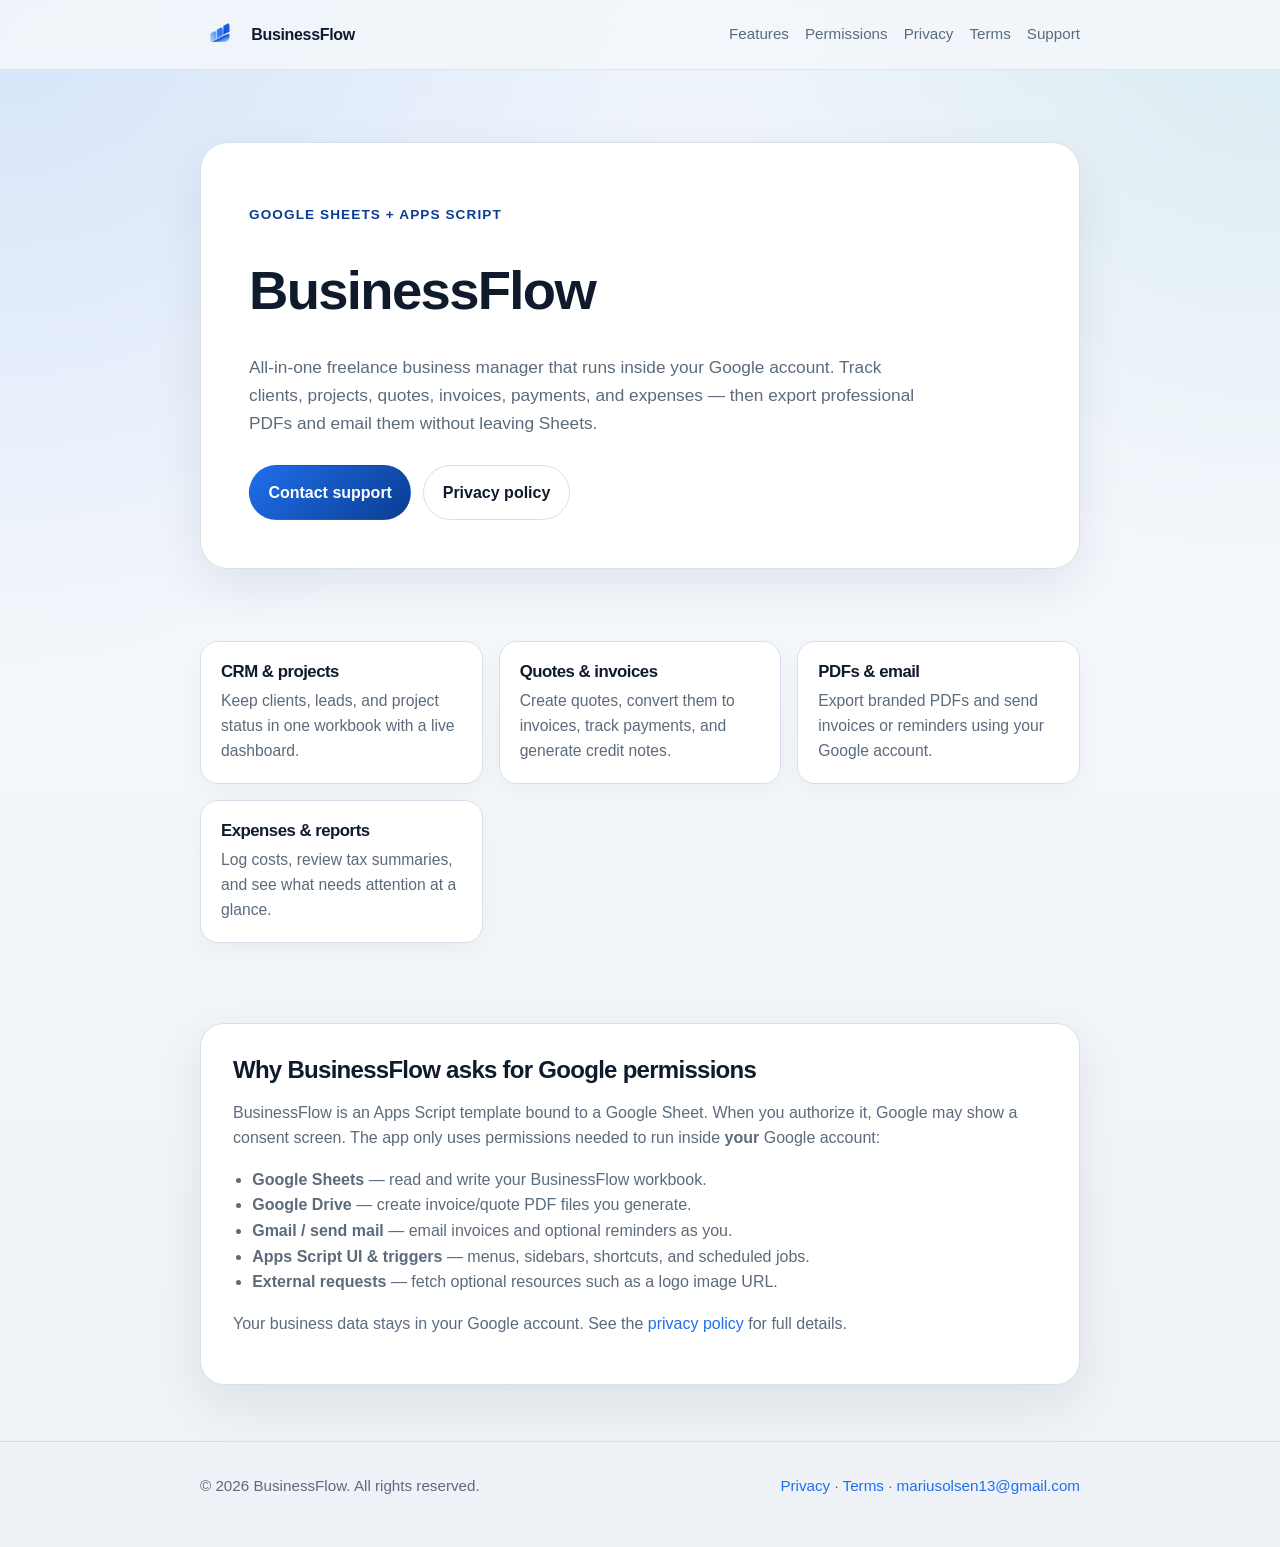
==== index.html @ 36321ea7 "Add BusinessFlow public site for OAuth verification. Homepage, privacy policy, terms, and consent-sc" ====
<!DOCTYPE html>
<html lang="en">
<head>
  <meta charset="utf-8">
  <meta name="viewport" content="width=device-width, initial-scale=1">
  <title>BusinessFlow – Freelance Business Manager for Google Sheets</title>
  <meta name="description" content="BusinessFlow is a Google Sheets + Apps Script template for freelancers and small businesses: CRM, quotes, invoices, payments, expenses, and PDF export.">
  <link rel="icon" href="assets/businessflow-logo-120.png" type="image/png">
  <link rel="stylesheet" href="styles.css">
</head>
<body>
  <header class="site-header">
    <div class="wrap nav">
      <a class="brand" href="index.html">
        <img src="assets/businessflow-logo-120.png" alt="BusinessFlow logo">
        <span>BusinessFlow</span>
      </a>
      <nav class="nav-links" aria-label="Primary">
        <a href="#features">Features</a>
        <a href="#permissions">Permissions</a>
        <a href="privacy.html">Privacy</a>
        <a href="terms.html">Terms</a>
        <a href="mailto:mariusolsen13@gmail.com">Support</a>
      </nav>
    </div>
  </header>

  <main>
    <section class="hero">
      <div class="wrap">
        <div class="hero-card">
          <p class="eyebrow">Google Sheets + Apps Script</p>
          <h1>BusinessFlow</h1>
          <p class="lead">
            All-in-one freelance business manager that runs inside your Google account.
            Track clients, projects, quotes, invoices, payments, and expenses — then export
            professional PDFs and email them without leaving Sheets.
          </p>
          <div class="actions">
            <a class="button button-primary" href="mailto:mariusolsen13@gmail.com">Contact support</a>
            <a class="button button-secondary" href="privacy.html">Privacy policy</a>
          </div>
        </div>
      </div>
    </section>

    <section class="section" id="features">
      <div class="wrap">
        <div class="grid">
          <article class="card">
            <h3>CRM &amp; projects</h3>
            <p>Keep clients, leads, and project status in one workbook with a live dashboard.</p>
          </article>
          <article class="card">
            <h3>Quotes &amp; invoices</h3>
            <p>Create quotes, convert them to invoices, track payments, and generate credit notes.</p>
          </article>
          <article class="card">
            <h3>PDFs &amp; email</h3>
            <p>Export branded PDFs and send invoices or reminders using your Google account.</p>
          </article>
          <article class="card">
            <h3>Expenses &amp; reports</h3>
            <p>Log costs, review tax summaries, and see what needs attention at a glance.</p>
          </article>
        </div>
      </div>
    </section>

    <section class="section" id="permissions">
      <div class="wrap">
        <div class="panel">
          <h2>Why BusinessFlow asks for Google permissions</h2>
          <p>
            BusinessFlow is an Apps Script template bound to a Google Sheet. When you authorize it,
            Google may show a consent screen. The app only uses permissions needed to run inside
            <strong>your</strong> Google account:
          </p>
          <ul>
            <li><strong>Google Sheets</strong> — read and write your BusinessFlow workbook.</li>
            <li><strong>Google Drive</strong> — create invoice/quote PDF files you generate.</li>
            <li><strong>Gmail / send mail</strong> — email invoices and optional reminders as you.</li>
            <li><strong>Apps Script UI &amp; triggers</strong> — menus, sidebars, shortcuts, and scheduled jobs.</li>
            <li><strong>External requests</strong> — fetch optional resources such as a logo image URL.</li>
          </ul>
          <p>
            Your business data stays in your Google account. See the
            <a href="privacy.html">privacy policy</a> for full details.
          </p>
        </div>
      </div>
    </section>
  </main>

  <footer class="site-footer">
    <div class="wrap footer-row">
      <div>© <span id="year"></span> BusinessFlow. All rights reserved.</div>
      <div>
        <a href="privacy.html">Privacy</a> ·
        <a href="terms.html">Terms</a> ·
        <a href="mailto:mariusolsen13@gmail.com">mariusolsen13@gmail.com</a>
      </div>
    </div>
  </footer>
  <script>document.getElementById('year').textContent = new Date().getFullYear();</script>
</body>
</html>
---- styles.css ----
:root {
  --bg: #f4f7fb;
  --surface: #ffffff;
  --ink: #0f1b2d;
  --muted: #5b6b7c;
  --line: #d7e0ea;
  --brand: #1f6feb;
  --brand-deep: #0b3d91;
  --accent: #2aa6a1;
  --shadow: 0 18px 50px rgba(15, 27, 45, 0.08);
  --radius: 18px;
  --max: 880px;
  --font: "Segoe UI", "Helvetica Neue", Arial, sans-serif;
}

* {
  box-sizing: border-box;
}

html {
  scroll-behavior: smooth;
}

body {
  margin: 0;
  font-family: var(--font);
  color: var(--ink);
  background:
    radial-gradient(circle at top left, rgba(31, 111, 235, 0.12), transparent 34%),
    radial-gradient(circle at top right, rgba(42, 166, 161, 0.1), transparent 28%),
    linear-gradient(180deg, #eef4fb 0%, var(--bg) 40%, #eef2f6 100%);
  line-height: 1.6;
}

a {
  color: var(--brand);
  text-decoration: none;
}

a:hover {
  text-decoration: underline;
}

.wrap {
  width: min(var(--max), calc(100% - 2rem));
  margin: 0 auto;
}

.site-header {
  position: sticky;
  top: 0;
  z-index: 10;
  backdrop-filter: blur(12px);
  background: rgba(244, 247, 251, 0.86);
  border-bottom: 1px solid rgba(215, 224, 234, 0.8);
}

.nav {
  display: flex;
  align-items: center;
  justify-content: space-between;
  gap: 1rem;
  padding: 0.9rem 0;
}

.brand {
  display: inline-flex;
  align-items: center;
  gap: 0.7rem;
  color: inherit;
  font-weight: 700;
  letter-spacing: -0.02em;
  text-decoration: none;
}

.brand img {
  width: 40px;
  height: 40px;
  border-radius: 10px;
}

.nav-links {
  display: flex;
  gap: 1rem;
  flex-wrap: wrap;
  font-size: 0.95rem;
}

.nav-links a {
  color: var(--muted);
  text-decoration: none;
}

.nav-links a:hover {
  color: var(--ink);
}

.hero {
  padding: 4.5rem 0 3rem;
}

.hero-card {
  background: var(--surface);
  border: 1px solid var(--line);
  border-radius: 28px;
  box-shadow: var(--shadow);
  padding: clamp(1.5rem, 4vw, 3rem);
  display: grid;
  gap: 1.25rem;
}

.eyebrow {
  color: var(--brand-deep);
  font-size: 0.85rem;
  font-weight: 700;
  letter-spacing: 0.08em;
  text-transform: uppercase;
}

h1,
h2,
h3 {
  letter-spacing: -0.03em;
  line-height: 1.15;
  margin: 0 0 0.75rem;
}

h1 {
  font-size: clamp(2.2rem, 5vw, 3.4rem);
  max-width: 12ch;
}

.lead {
  margin: 0;
  max-width: 42rem;
  color: var(--muted);
  font-size: 1.08rem;
}

.actions {
  display: flex;
  flex-wrap: wrap;
  gap: 0.75rem;
  margin-top: 0.5rem;
}

.button {
  display: inline-flex;
  align-items: center;
  justify-content: center;
  padding: 0.85rem 1.15rem;
  border-radius: 999px;
  font-weight: 650;
  text-decoration: none;
  border: 1px solid transparent;
}

.button-primary {
  background: linear-gradient(135deg, var(--brand), var(--brand-deep));
  color: white;
}

.button-secondary {
  background: white;
  color: var(--ink);
  border-color: var(--line);
}

.section {
  padding: 1.5rem 0 3.5rem;
}

.grid {
  display: grid;
  gap: 1rem;
  grid-template-columns: repeat(auto-fit, minmax(220px, 1fr));
}

.card {
  background: var(--surface);
  border: 1px solid var(--line);
  border-radius: var(--radius);
  padding: 1.25rem;
  box-shadow: 0 8px 24px rgba(15, 27, 45, 0.04);
}

.card h3 {
  font-size: 1.05rem;
  margin-bottom: 0.4rem;
}

.card p {
  margin: 0;
  color: var(--muted);
  font-size: 0.98rem;
}

.panel {
  background: var(--surface);
  border: 1px solid var(--line);
  border-radius: 24px;
  padding: clamp(1.25rem, 3vw, 2rem);
  box-shadow: var(--shadow);
}

.panel p,
.panel li {
  color: var(--muted);
}

.panel ul {
  padding-left: 1.2rem;
}

.site-footer {
  border-top: 1px solid var(--line);
  padding: 2rem 0 3rem;
  color: var(--muted);
  font-size: 0.95rem;
}

.footer-row {
  display: flex;
  justify-content: space-between;
  gap: 1rem;
  flex-wrap: wrap;
}

.legal h1 {
  max-width: none;
  font-size: clamp(1.8rem, 4vw, 2.6rem);
  margin-bottom: 0.5rem;
}

.legal .meta {
  color: var(--muted);
  margin-bottom: 2rem;
}

.legal h2 {
  margin-top: 2rem;
  font-size: 1.25rem;
}

.legal p,
.legal li {
  color: var(--muted);
}

@media (max-width: 640px) {
  .nav-links {
    gap: 0.7rem;
  }

  h1 {
    max-width: none;
  }
}
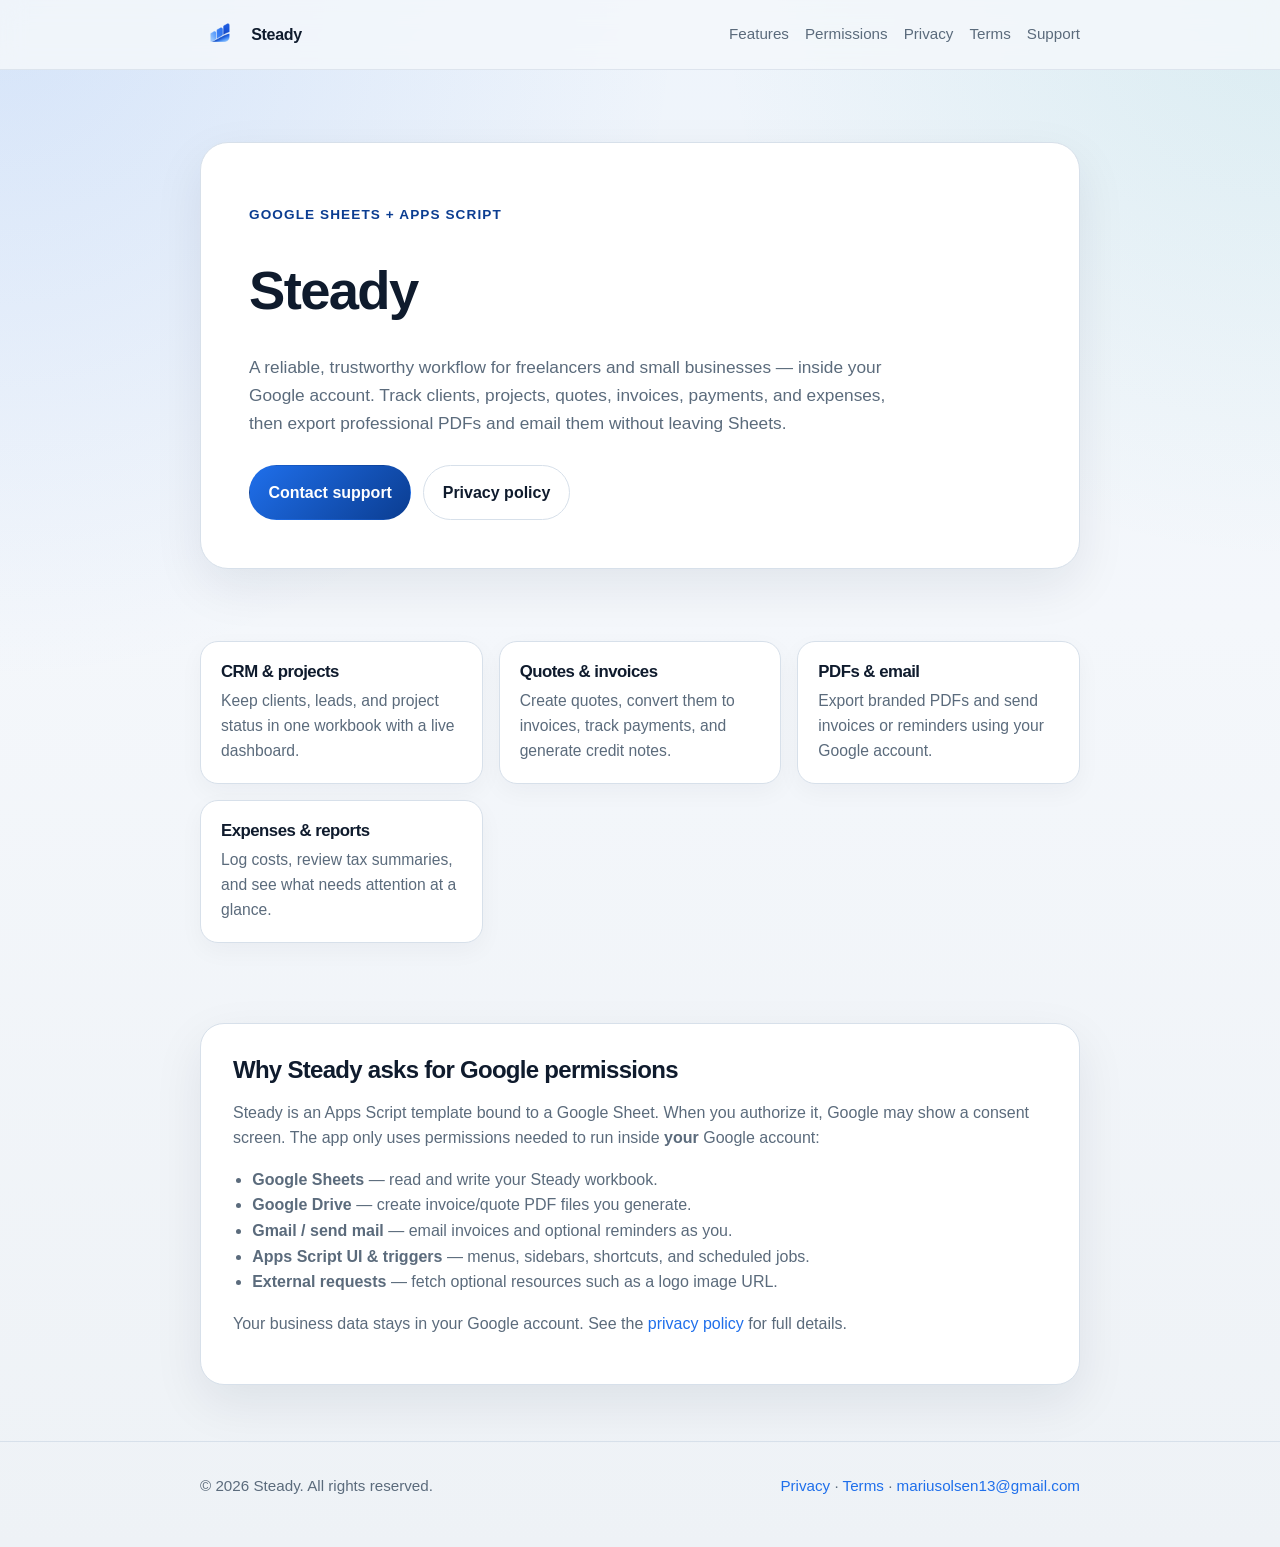
==== commit fbc02abe: "Rebrand site from BusinessFlow to Steady." ====
--- a/index.html
+++ b/index.html
@@ -3,17 +3,17 @@
 <head>
   <meta charset="utf-8">
   <meta name="viewport" content="width=device-width, initial-scale=1">
-  <title>BusinessFlow – Freelance Business Manager for Google Sheets</title>
-  <meta name="description" content="BusinessFlow is a Google Sheets + Apps Script template for freelancers and small businesses: CRM, quotes, invoices, payments, expenses, and PDF export.">
-  <link rel="icon" href="assets/businessflow-logo-120.png" type="image/png">
+  <title>Steady – Freelance Business Manager for Google Sheets</title>
+  <meta name="description" content="Steady is a Google Sheets + Apps Script template for freelancers and small businesses: CRM, quotes, invoices, payments, expenses, and PDF export.">
+  <link rel="icon" href="assets/steady-logo-120.png" type="image/png">
   <link rel="stylesheet" href="styles.css">
 </head>
 <body>
   <header class="site-header">
     <div class="wrap nav">
       <a class="brand" href="index.html">
-        <img src="assets/businessflow-logo-120.png" alt="BusinessFlow logo">
-        <span>BusinessFlow</span>
+        <img src="assets/steady-logo-120.png" alt="Steady logo">
+        <span>Steady</span>
       </a>
       <nav class="nav-links" aria-label="Primary">
         <a href="#features">Features</a>
@@ -30,10 +30,10 @@
       <div class="wrap">
         <div class="hero-card">
           <p class="eyebrow">Google Sheets + Apps Script</p>
-          <h1>BusinessFlow</h1>
+          <h1>Steady</h1>
           <p class="lead">
-            All-in-one freelance business manager that runs inside your Google account.
-            Track clients, projects, quotes, invoices, payments, and expenses — then export
+            A reliable, trustworthy workflow for freelancers and small businesses — inside your Google account.
+            Track clients, projects, quotes, invoices, payments, and expenses, then export
             professional PDFs and email them without leaving Sheets.
           </p>
           <div class="actions">
@@ -70,14 +70,14 @@
     <section class="section" id="permissions">
       <div class="wrap">
         <div class="panel">
-          <h2>Why BusinessFlow asks for Google permissions</h2>
+          <h2>Why Steady asks for Google permissions</h2>
           <p>
-            BusinessFlow is an Apps Script template bound to a Google Sheet. When you authorize it,
+            Steady is an Apps Script template bound to a Google Sheet. When you authorize it,
             Google may show a consent screen. The app only uses permissions needed to run inside
             <strong>your</strong> Google account:
           </p>
           <ul>
-            <li><strong>Google Sheets</strong> — read and write your BusinessFlow workbook.</li>
+            <li><strong>Google Sheets</strong> — read and write your Steady workbook.</li>
             <li><strong>Google Drive</strong> — create invoice/quote PDF files you generate.</li>
             <li><strong>Gmail / send mail</strong> — email invoices and optional reminders as you.</li>
             <li><strong>Apps Script UI &amp; triggers</strong> — menus, sidebars, shortcuts, and scheduled jobs.</li>
@@ -94,7 +94,7 @@
 
   <footer class="site-footer">
     <div class="wrap footer-row">
-      <div>© <span id="year"></span> BusinessFlow. All rights reserved.</div>
+      <div>© <span id="year"></span> Steady. All rights reserved.</div>
       <div>
         <a href="privacy.html">Privacy</a> ·
         <a href="terms.html">Terms</a> ·
